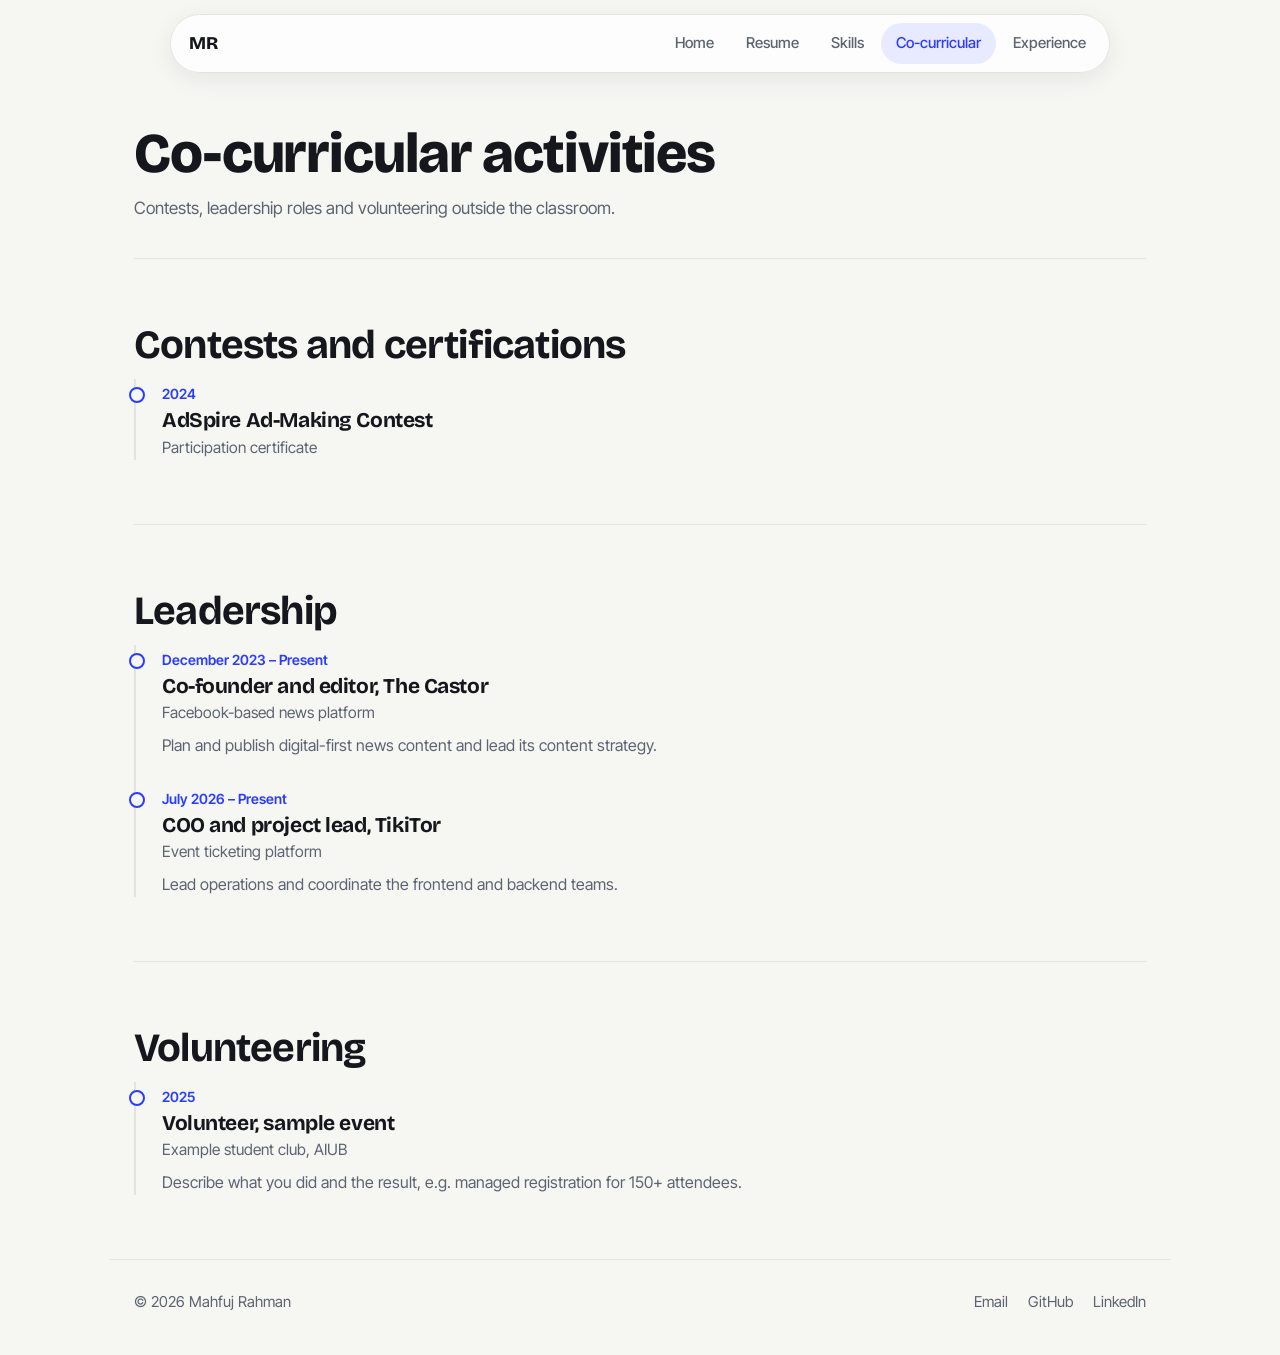
==== activities.html @ a2199e4e "updated my full portfolio V1" ====
<!doctype html>
<html lang="en">
<head>
  <meta charset="utf-8" />
  <meta name="viewport" content="width=device-width, initial-scale=1" />
  <title>Co-curricular activities | Mahfuj Rahman</title>
  <meta name="description" content="Skills, projects, internships, volunteering and leadership of Mahfuj Rahman." />
  <link rel="preconnect" href="https://fonts.googleapis.com" />
  <link rel="preconnect" href="https://fonts.gstatic.com" crossorigin />
  <link href="https://fonts.googleapis.com/css2?family=Bricolage+Grotesque:opsz,wght@12..96,500;12..96,700;12..96,800&family=Inter+Tight:wght@400;500;600&display=swap" rel="stylesheet" />
  <link rel="stylesheet" href="style.css" />
</head>
<body>
  <header class="nav-wrap">
    <nav class="nav" aria-label="Main">
      <a class="nav-logo" href="index.html">MR</a>
      <button class="nav-toggle" aria-label="Open menu" aria-expanded="false" aria-controls="menu"><span></span><span></span></button>
      <ul class="nav-links" id="menu">
        <li><a href="index.html">Home</a></li>
        <li><a href="resume.html">Resume</a></li>
        <li><a href="skills.html">Skills</a></li>
        <li><a href="activities.html" aria-current="page">Co-curricular</a></li>
        <li><a href="experience.html">Experience</a></li>
      </ul>
    </nav>
  </header>

  <main>
    <div class="page-head">
      <div>
        <h1>Co-curricular activities</h1>
        <p>Contests, leadership roles and volunteering outside the classroom.</p>
      </div>
    </div>

    <section id="contests" class="section">
      <h2>Contests and certifications</h2>
        <div class="entries">
          <div class="entry">
            <span class="when">2024</span>
            <h3>AdSpire Ad-Making Contest</h3>
            <p class="org">Participation certificate</p>
          </div>
        </div>
    </section>

    <section id="leadership" class="section">
      <h2>Leadership</h2>
        <div class="entries">
          <div class="entry">
            <span class="when">December 2023 – Present</span>
            <h3>Co-founder and editor, The Castor</h3>
            <p class="org">Facebook-based news platform</p>
            <p>Plan and publish digital-first news content and lead its content strategy.</p>
          </div>
          <div class="entry">
            <span class="when">July 2026 – Present</span>
            <h3>COO and project lead, TikiTor</h3>
            <p class="org">Event ticketing platform</p>
            <p>Lead operations and coordinate the frontend and backend teams.</p>
          </div>
        </div>
    </section>

    <section id="volunteering" class="section">
      <h2>Volunteering</h2>
      <!-- EDIT: replace this sample with your real volunteering, or delete this whole section -->
        <div class="entries">
          <div class="entry">
            <span class="when">2025</span>
            <h3>Volunteer, sample event</h3>
            <p class="org">Example student club, AIUB</p>
            <p>Describe what you did and the result, e.g. managed registration for 150+ attendees.</p>
          </div>
        </div>
    </section>

</main>

  <footer>
    <p>© <span id="year"></span> Mahfuj Rahman</p>
    <nav aria-label="Contact">
      <a href="mailto:mahfuj.r.me@gmail.com">Email</a>
      <a href="https://github.com/Mahfuj-75" target="_blank" rel="noopener">GitHub</a>
      <a href="https://www.linkedin.com/in/mahfuj-rahman-1884012b0/" target="_blank" rel="noopener">LinkedIn</a>
    </nav>
  </footer>
  <script src="script.js"></script>
</body>
</html>
---- style.css ----
:root{
  --bg:#f6f6f3; --surface:#fff; --ink:#15171c; --muted:#5d6370; --line:#e4e4de;
  --accent:#2a3cff; --accent-soft:#e8eaff; --radius:18px;
  --display:'Bricolage Grotesque','Segoe UI',system-ui,sans-serif;
  --body:'Inter Tight','Segoe UI',system-ui,sans-serif;
}
*{box-sizing:border-box}
html{scroll-behavior:smooth;scroll-padding-top:90px}
body{margin:0;background:var(--bg);color:var(--ink);font-family:var(--body);font-size:17px;line-height:1.65;overflow-x:hidden}
a{color:inherit;text-decoration:none}
img,video{display:block;max-width:100%}
h1,h2,h3{font-family:var(--display);line-height:1.1;margin:0;letter-spacing:-.02em}
p{margin:0}
ul,ol{list-style:none;margin:0;padding:0}
:focus-visible{outline:2px solid var(--accent);outline-offset:3px;border-radius:8px}

/* navbar */
.nav-wrap{position:sticky;top:14px;z-index:50;display:flex;justify-content:center;padding:0 16px}
.nav{display:flex;align-items:center;gap:8px;width:100%;max-width:940px;padding:8px 8px 8px 18px;border-radius:999px;position:relative;
  background:rgba(255,255,255,.78);backdrop-filter:blur(14px);-webkit-backdrop-filter:blur(14px);
  border:1px solid var(--line);box-shadow:0 6px 24px rgba(20,22,40,.07)}
.nav-logo{font-family:var(--display);font-weight:800;font-size:18px;margin-right:auto}
.nav-links{display:flex;gap:2px}
.nav-links a{display:block;padding:8px 15px;border-radius:999px;font-size:15px;font-weight:500;color:var(--muted);transition:background .2s,color .2s}
.nav-links a:hover{color:var(--ink);background:rgba(0,0,0,.04)}
.nav-links a[aria-current="page"]{color:var(--accent);background:var(--accent-soft)}
.nav-toggle{display:none;width:40px;height:40px;border:0;border-radius:50%;background:transparent;cursor:pointer;position:relative}
.nav-toggle span{position:absolute;left:11px;right:11px;height:2px;background:var(--ink);border-radius:2px;transition:transform .25s,top .25s}
.nav-toggle span:first-child{top:16px}.nav-toggle span:last-child{top:23px}
.nav-toggle[aria-expanded="true"] span:first-child{top:19px;transform:rotate(45deg)}
.nav-toggle[aria-expanded="true"] span:last-child{top:19px;transform:rotate(-45deg)}

main{max-width:1060px;margin:0 auto;padding:0 24px}

/* buttons */
.actions{display:flex;flex-wrap:wrap;gap:10px}
.btn{display:inline-block;padding:12px 22px;border-radius:999px;border:1px solid var(--line);background:var(--surface);font-weight:500;font-size:16px;cursor:pointer;font-family:inherit;color:inherit;transition:transform .2s,border-color .2s,background .2s}
.btn:hover{border-color:var(--ink);transform:translateY(-2px)}
.btn.primary{background:var(--accent);border-color:var(--accent);color:#fff}
.btn.primary:hover{background:#1f2fe0;border-color:#1f2fe0}

/* hero (home) */
.hero{display:grid;grid-template-columns:1.25fr 1fr;gap:56px;align-items:center;padding:80px 0 70px}
.hello{display:inline-block;margin-bottom:16px;padding:6px 14px;border-radius:999px;background:var(--surface);border:1px solid var(--line);font-size:15px;color:var(--muted)}
.hero h1{font-size:clamp(40px,6vw,68px);font-weight:800}
.lead{margin:22px 0 28px;color:var(--muted);max-width:52ch}
.photo{margin:0;position:relative;justify-self:center;width:min(100%,340px)}
.photo::before{content:"";position:absolute;inset:0;border-radius:32px;background:var(--accent);transform:rotate(5deg)}
.photo img{position:relative;width:100%;aspect-ratio:4/5;object-fit:cover;border-radius:32px;border:6px solid var(--surface);box-shadow:0 20px 50px rgba(20,22,40,.15)}

/* sections */
.section{padding:64px 0;border-top:1px solid var(--line)}
.section h2{font-size:clamp(28px,4vw,40px);margin-bottom:12px}
.section>.intro{color:var(--muted);max-width:60ch;margin-bottom:28px}
.two-col{display:grid;grid-template-columns:1.3fr 1fr;gap:40px}
.two-col p{color:var(--muted);max-width:60ch}
.two-col p+p{margin-top:14px}
.facts{display:grid;gap:14px;align-content:start;background:var(--surface);border:1px solid var(--line);border-radius:var(--radius);padding:24px;margin:0}
.facts dt{font-size:14px;color:var(--muted)}
.facts dd{margin:0;font-weight:600}

/* video */
.video{border-radius:var(--radius);overflow:hidden;background:#0f1117;border:6px solid var(--surface);box-shadow:0 20px 50px rgba(20,22,40,.12);aspect-ratio:16/9}
.video video,.video iframe{width:100%;height:100%;border:0;object-fit:cover}
.video-meta{display:grid;grid-template-columns:1.3fr 1fr;gap:40px;margin-top:28px}
.video-meta p{color:var(--muted)}
.outline{display:grid;gap:8px;counter-reset:s}
.outline li{counter-increment:s;display:flex;gap:12px;align-items:baseline}
.outline li::before{content:counter(s);flex:none;width:26px;height:26px;border-radius:50%;background:var(--accent-soft);color:var(--accent);font-size:14px;font-weight:600;display:grid;place-items:center}

/* link cards (home) */
.cards-2{display:grid;grid-template-columns:1fr 1fr;gap:22px}
.pagecard{display:flex;flex-direction:column;gap:8px;padding:28px;background:var(--surface);border:1px solid var(--line);border-radius:var(--radius);transition:transform .3s,box-shadow .3s,border-color .3s}
.pagecard:hover{transform:translateY(-5px);box-shadow:0 18px 40px rgba(20,22,40,.1);border-color:var(--accent)}
.pagecard h3{font-size:24px}
.pagecard p{color:var(--muted);font-size:16px}
.pagecard span{margin-top:8px;font-weight:600;color:var(--accent)}

/* page header (inner pages) */
.page-head{padding:64px 0 36px;display:flex;flex-wrap:wrap;gap:20px;align-items:end;justify-content:space-between}
.page-head h1{font-size:clamp(36px,5vw,56px);font-weight:800}
.page-head p{color:var(--muted);margin-top:10px;max-width:56ch}

/* chips */
.chips{display:flex;flex-wrap:wrap;gap:10px}
.chips li{padding:9px 18px;border-radius:999px;background:var(--surface);border:1px solid var(--line);font-weight:500;transition:border-color .2s,color .2s}
.chips li:hover{border-color:var(--accent);color:var(--accent)}
.subhead{font-size:20px;margin:26px 0 12px}
.subhead:first-of-type{margin-top:0}

/* entries (resume + experience) */
.entries{display:grid;gap:26px;border-left:2px solid var(--line);padding-left:26px}
.entry{position:relative}
.entry::before{content:"";position:absolute;left:-33px;top:8px;width:12px;height:12px;border-radius:50%;background:var(--bg);border:2px solid var(--accent)}
.when{font-size:14px;font-weight:600;color:var(--accent)}
.entry h3{font-size:21px;margin:2px 0}
.org{color:var(--muted);font-size:15.5px}
.entry ul{margin-top:8px;display:grid;gap:4px;color:var(--muted);font-size:16px}
.entry li{padding-left:18px;position:relative}
.entry li::before{content:"";position:absolute;left:0;top:.7em;width:6px;height:6px;border-radius:50%;background:var(--accent)}
.entry>p:not(.org){color:var(--muted);margin-top:6px;font-size:16px}

/* project cards */
.grid{display:grid;grid-template-columns:repeat(3,1fr);gap:22px}
.project{display:flex;flex-direction:column;background:var(--surface);border:1px solid var(--line);border-radius:var(--radius);overflow:hidden;transition:transform .3s,box-shadow .3s}
.project:hover{transform:translateY(-6px);box-shadow:0 18px 40px rgba(20,22,40,.1)}
.shot{aspect-ratio:16/10;background:var(--accent-soft);overflow:hidden}
.shot img{width:100%;height:100%;object-fit:cover}
.body{display:flex;flex-direction:column;gap:10px;padding:20px;flex:1}
.tag{align-self:flex-start;font-size:13px;font-weight:500;color:var(--accent);background:var(--accent-soft);padding:3px 11px;border-radius:999px}
.project h3{font-size:21px}
.project p{font-size:15.5px;color:var(--muted)}
.link{margin-top:auto;padding-top:6px;font-weight:600;color:var(--accent)}
.link:hover{text-decoration:underline}

/* resume sheet */
.sheet{background:var(--surface);border:1px solid var(--line);border-radius:var(--radius);padding:44px;margin-bottom:60px;box-shadow:0 20px 50px rgba(20,22,40,.06)}
.sheet-top{padding-bottom:22px;margin-bottom:8px;border-bottom:1px solid var(--line)}
.sheet-top h2{font-size:34px;margin:0 0 6px}
.sheet-top p{color:var(--muted);font-size:15.5px}
.sheet section{padding-top:26px}
.sheet h3.rs{font-size:19px;margin-bottom:14px;color:var(--accent)}
.sheet .entries{gap:20px}
.sheet .summary{color:var(--muted)}

/* footer */
footer{max-width:1060px;margin:0 auto;padding:30px 24px 40px;border-top:1px solid var(--line);display:flex;flex-wrap:wrap;gap:12px 28px;justify-content:space-between;color:var(--muted);font-size:15px}
footer nav{display:flex;gap:20px}
footer a:hover{color:var(--accent)}

/* responsive */
@media(max-width:900px){
  .hero{grid-template-columns:1fr;padding-top:52px;gap:44px}
  .photo{order:-1;width:min(100%,280px)}
  .grid{grid-template-columns:repeat(2,1fr)}
  .two-col,.video-meta{grid-template-columns:1fr;gap:22px}
}
@media(max-width:820px){
  .nav-toggle{display:block}
  .nav-links{position:absolute;top:calc(100% + 10px);left:0;right:0;flex-direction:column;padding:10px;border-radius:24px;
    background:rgba(255,255,255,.96);backdrop-filter:blur(14px);border:1px solid var(--line);box-shadow:0 14px 34px rgba(20,22,40,.12);
    opacity:0;visibility:hidden;transform:translateY(-8px);transition:opacity .2s,transform .2s,visibility .2s}
  .nav-links.open{opacity:1;visibility:visible;transform:none}
  .nav-links a{padding:12px 16px}
  .cards-2{grid-template-columns:1fr}
  .sheet{padding:26px 20px}
}
@media(max-width:600px){.grid{grid-template-columns:1fr}}

/* one load animation for the home hero */
@keyframes rise{from{opacity:0;transform:translateY(18px)}to{opacity:1;transform:none}}
.hero-text>*,.photo{animation:rise .7s cubic-bezier(.2,.7,.2,1) both}
.hero-text>*:nth-child(2){animation-delay:.08s}.hero-text>*:nth-child(3){animation-delay:.16s}
.hero-text>*:nth-child(4){animation-delay:.24s}.photo{animation-delay:.2s}
@media print{.nav-wrap,footer,.page-head .btn{display:none}.sheet{border:0;box-shadow:none;padding:0}body{background:#fff}}
@media(prefers-reduced-motion:reduce){*{animation:none!important;transition:none!important;scroll-behavior:auto!important}}
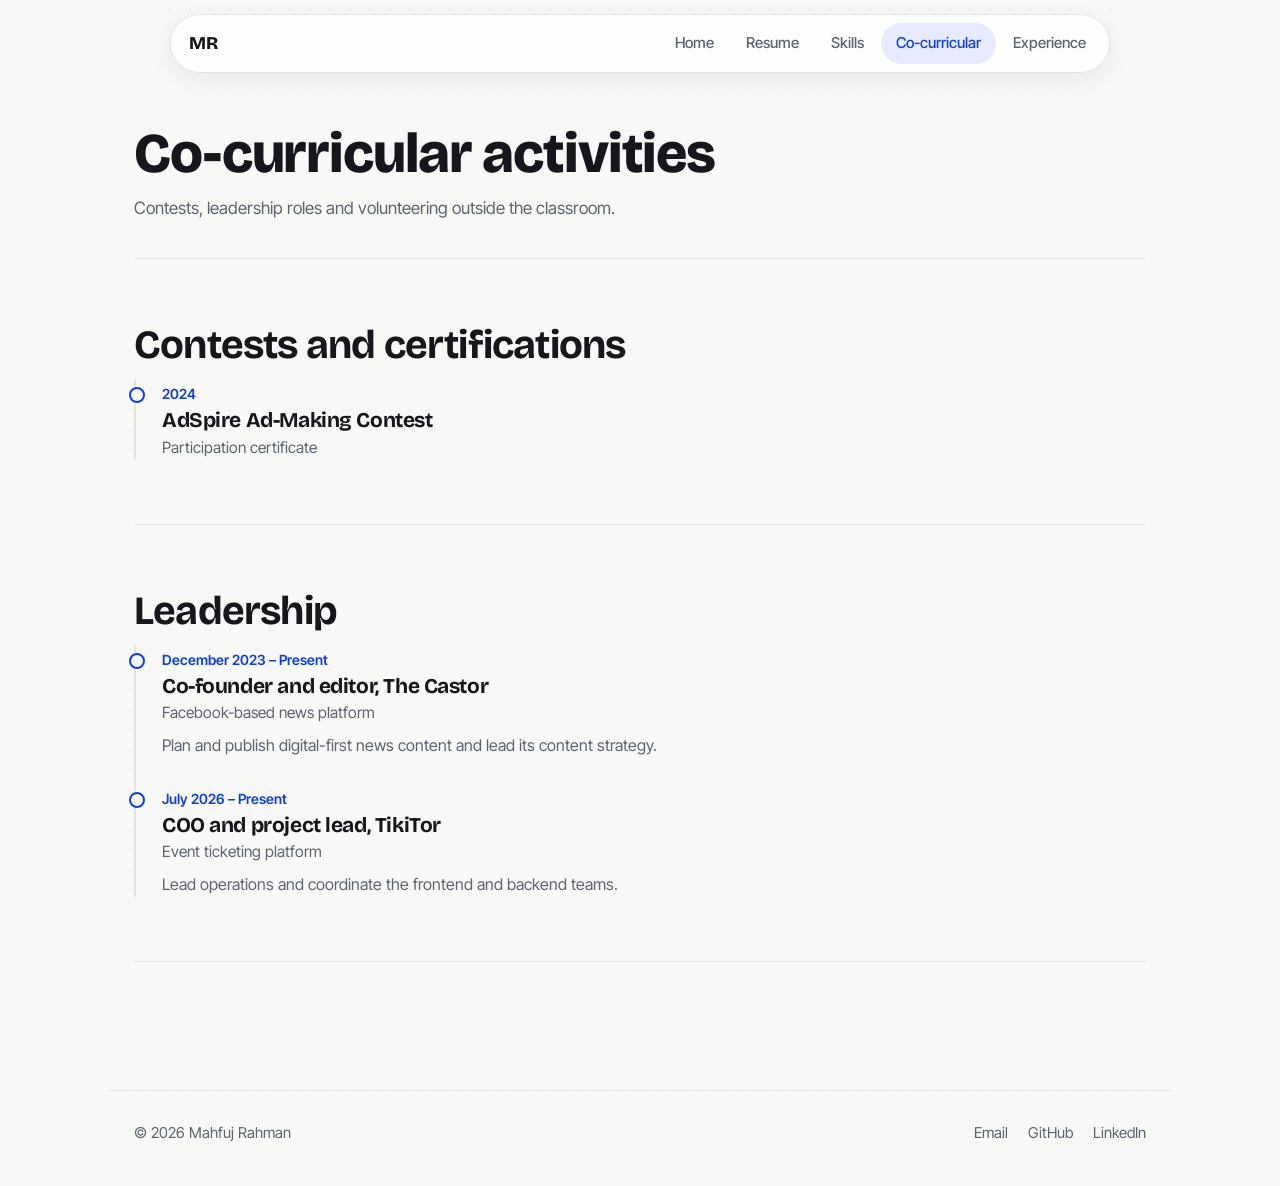
==== commit 6b83b375: "compress video file and add bg dot" ====
--- a/activities.html
+++ b/activities.html
@@ -63,16 +63,16 @@
     </section>
 
     <section id="volunteering" class="section">
-      <h2>Volunteering</h2>
+      <!-- <h2>Volunteering</h2> -->
       <!-- EDIT: replace this sample with your real volunteering, or delete this whole section -->
-        <div class="entries">
+        <!-- <div class="entries">
           <div class="entry">
             <span class="when">2025</span>
             <h3>Volunteer, sample event</h3>
             <p class="org">Example student club, AIUB</p>
             <p>Describe what you did and the result, e.g. managed registration for 150+ attendees.</p>
           </div>
-        </div>
+        </div> -->
     </section>
 
 </main>
@@ -80,7 +80,7 @@
   <footer>
     <p>© <span id="year"></span> Mahfuj Rahman</p>
     <nav aria-label="Contact">
-      <a href="mailto:mahfuj.r.me@gmail.com">Email</a>
+      <a href="mailto:mahfuj.r.me@gmail.com" target="_blank" rel="noopener">Email</a>
       <a href="https://github.com/Mahfuj-75" target="_blank" rel="noopener">GitHub</a>
       <a href="https://www.linkedin.com/in/mahfuj-rahman-1884012b0/" target="_blank" rel="noopener">LinkedIn</a>
     </nav>
--- a/style.css
+++ b/style.css
@@ -1,12 +1,41 @@
 :root{
+  --bg:#f8f8f6; --surface:#ffffff; --ink:#15171c; --muted:#5d6370; --line:#e4e4de;
+  --accent:#1141d0; --accent-soft:#e8eaff; --radius:18px;
+  --display:'Bricolage Grotesque','Segoe UI',system-ui,sans-serif;
+  --body:'Inter Tight','Segoe UI',system-ui,sans-serif;
+}
+/* :root{
   --bg:#f6f6f3; --surface:#fff; --ink:#15171c; --muted:#5d6370; --line:#e4e4de;
   --accent:#2a3cff; --accent-soft:#e8eaff; --radius:18px;
   --display:'Bricolage Grotesque','Segoe UI',system-ui,sans-serif;
   --body:'Inter Tight','Segoe UI',system-ui,sans-serif;
-}
+} */
+
+/* body {
+  background-color: #ffffff;
+  background-image: radial-gradient(#e2e8f0 1.5px, transparent 1.5px);
+  background-size: 20px 20px;
+  min-height: 100vh;
+  margin: 0;
+} */
+
+
 *{box-sizing:border-box}
 html{scroll-behavior:smooth;scroll-padding-top:90px}
-body{margin:0;background:var(--bg);color:var(--ink);font-family:var(--body);font-size:17px;line-height:1.65;overflow-x:hidden}
+/* body{margin:0;background:var(--bg);color:var(--ink);font-family:var(--body);font-size:17px;line-height:1.65;overflow-x:hidden} */
+body {
+  margin: 0;
+  background-color: var(--bg);
+  background-image: radial-gradient(#ebecee 1.5px, transparent 1.5px);
+  background-size: 20px 20px;
+  color: var(--ink);
+  font-family: var(--body);
+  font-size: 17px;
+  line-height: 1.65;
+  overflow-x: hidden;
+}
+
+
 a{color:inherit;text-decoration:none}
 img,video{display:block;max-width:100%}
 h1,h2,h3{font-family:var(--display);line-height:1.1;margin:0;letter-spacing:-.02em}
@@ -154,3 +183,40 @@
 .hero-text>*:nth-child(4){animation-delay:.24s}.photo{animation-delay:.2s}
 @media print{.nav-wrap,footer,.page-head .btn{display:none}.sheet{border:0;box-shadow:none;padding:0}body{background:#fff}}
 @media(prefers-reduced-motion:reduce){*{animation:none!important;transition:none!important;scroll-behavior:auto!important}}
+
+.sheet-top.resume-header {
+  display: flex;
+  justify-content: space-between;
+  align-items: center;
+  gap: 24px;
+}
+
+.resume-info {
+  flex: 1;
+  min-width: 0;
+}
+
+.resume-info p {
+  overflow-wrap: anywhere;
+}
+
+.resume-photo {
+  display: block;
+  width: 120px;
+  height: 150px;
+  object-fit: cover;
+  object-position: center top;
+  border-radius: 8px;
+  flex-shrink: 0;
+}
+
+@media (max-width: 600px) {
+  .sheet-top.resume-header {
+    gap: 14px;
+  }
+
+  .resume-photo {
+    width: 85px;
+    height: 110px;
+  }
+}
